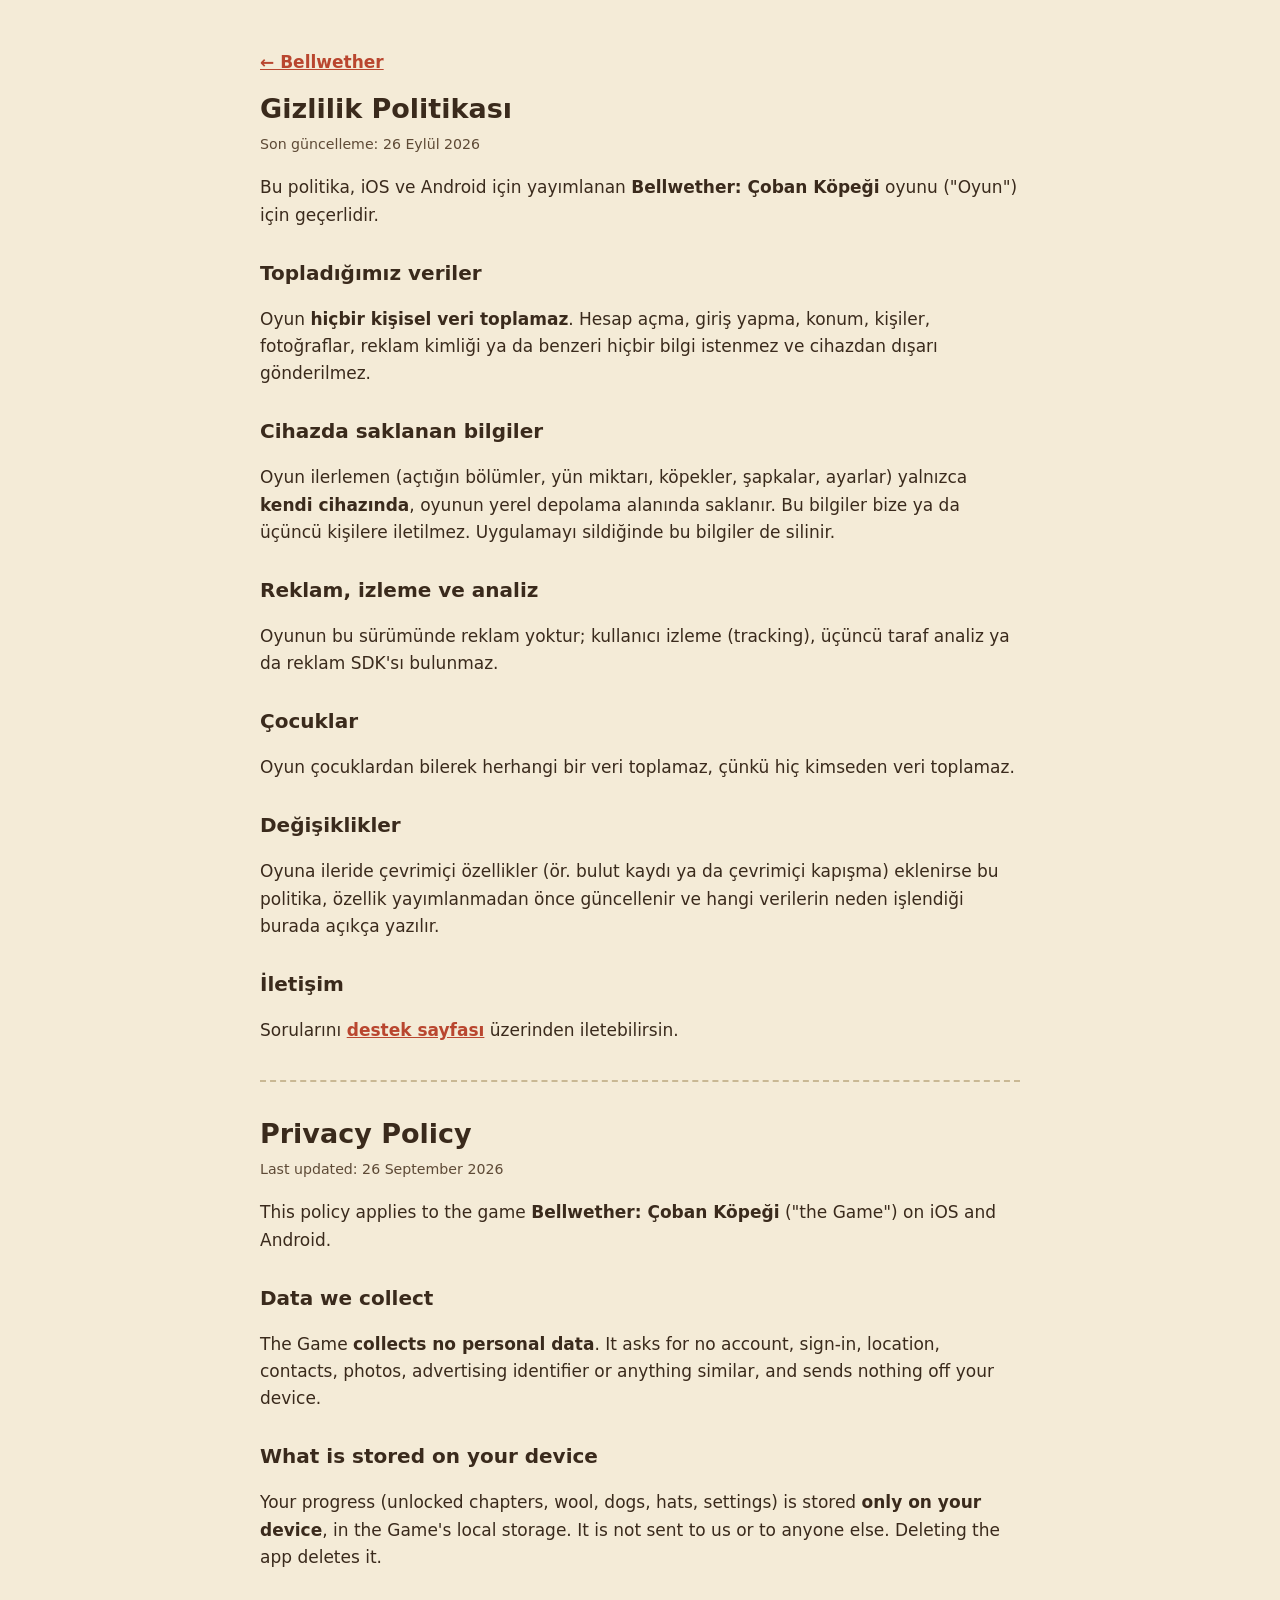
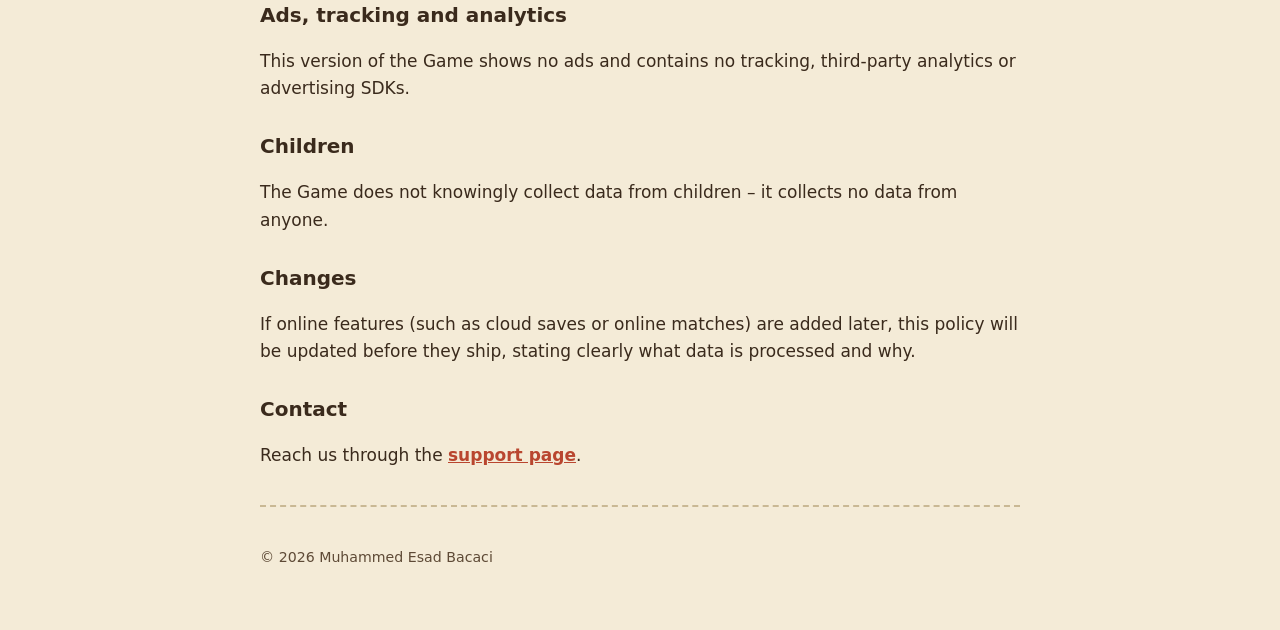
==== privacy.html @ 16deec37 "Support and privacy pages for Bellwether Co-Authored-By: Claude Opus 5.5 <noreply@anthropic.com>" ====
<!doctype html>
<html lang="tr">
<head>
<meta charset="utf-8">
<meta name="viewport" content="width=device-width, initial-scale=1">
<title>Bellwether: Çoban Köpeği – Gizlilik Politikası / Privacy Policy</title>
<link rel="icon" href="icon.png">
<style>
  :root { --paper: #f4ebd7; --ink: #3a2a1c; --ink2: #5e4a36; --red: #b9462f; }
  body { margin: 0; background: var(--paper); color: var(--ink); font: 17px/1.6 system-ui, -apple-system, "Segoe UI", sans-serif; }
  main { max-width: 760px; margin: 0 auto; padding: 32px 18px 60px; }
  h1 { font-size: 27px; line-height: 1.15; margin: 0 0 6px; }
  h2 { font-size: 20px; margin: 28px 0 6px; }
  a { color: var(--red); font-weight: 700; }
  hr { border: 0; border-top: 2px dashed #c9b894; margin: 36px 0; }
  small { color: var(--ink2); }
</style>
</head>
<body>
<main>
  <p><a href="index.html">← Bellwether</a></p>
  <h1>Gizlilik Politikası</h1>
  <small>Son güncelleme: 26 Eylül 2026</small>
  <p>Bu politika, iOS ve Android için yayımlanan <b>Bellwether: Çoban Köpeği</b> oyunu ("Oyun") için geçerlidir.</p>
  <h2>Topladığımız veriler</h2>
  <p>Oyun <b>hiçbir kişisel veri toplamaz</b>. Hesap açma, giriş yapma, konum, kişiler, fotoğraflar, reklam kimliği ya da benzeri hiçbir bilgi istenmez ve cihazdan dışarı gönderilmez.</p>
  <h2>Cihazda saklanan bilgiler</h2>
  <p>Oyun ilerlemen (açtığın bölümler, yün miktarı, köpekler, şapkalar, ayarlar) yalnızca <b>kendi cihazında</b>, oyunun yerel depolama alanında saklanır. Bu bilgiler bize ya da üçüncü kişilere iletilmez. Uygulamayı sildiğinde bu bilgiler de silinir.</p>
  <h2>Reklam, izleme ve analiz</h2>
  <p>Oyunun bu sürümünde reklam yoktur; kullanıcı izleme (tracking), üçüncü taraf analiz ya da reklam SDK'sı bulunmaz.</p>
  <h2>Çocuklar</h2>
  <p>Oyun çocuklardan bilerek herhangi bir veri toplamaz, çünkü hiç kimseden veri toplamaz.</p>
  <h2>Değişiklikler</h2>
  <p>Oyuna ileride çevrimiçi özellikler (ör. bulut kaydı ya da çevrimiçi kapışma) eklenirse bu politika, özellik yayımlanmadan önce güncellenir ve hangi verilerin neden işlendiği burada açıkça yazılır.</p>
  <h2>İletişim</h2>
  <p>Sorularını <a href="https://github.com/esadbacaci/bellwether-site/issues/new">destek sayfası</a> üzerinden iletebilirsin.</p>

  <hr>
  <section id="en">
    <h1>Privacy Policy</h1>
    <small>Last updated: 26 September 2026</small>
    <p>This policy applies to the game <b>Bellwether: Çoban Köpeği</b> ("the Game") on iOS and Android.</p>
    <h2>Data we collect</h2>
    <p>The Game <b>collects no personal data</b>. It asks for no account, sign-in, location, contacts, photos, advertising identifier or anything similar, and sends nothing off your device.</p>
    <h2>What is stored on your device</h2>
    <p>Your progress (unlocked chapters, wool, dogs, hats, settings) is stored <b>only on your device</b>, in the Game's local storage. It is not sent to us or to anyone else. Deleting the app deletes it.</p>
    <h2>Ads, tracking and analytics</h2>
    <p>This version of the Game shows no ads and contains no tracking, third-party analytics or advertising SDKs.</p>
    <h2>Children</h2>
    <p>The Game does not knowingly collect data from children – it collects no data from anyone.</p>
    <h2>Changes</h2>
    <p>If online features (such as cloud saves or online matches) are added later, this policy will be updated before they ship, stating clearly what data is processed and why.</p>
    <h2>Contact</h2>
    <p>Reach us through the <a href="https://github.com/esadbacaci/bellwether-site/issues/new">support page</a>.</p>
  </section>
  <hr>
  <small>© 2026 Muhammed Esad Bacaci</small>
</main>
</body>
</html>
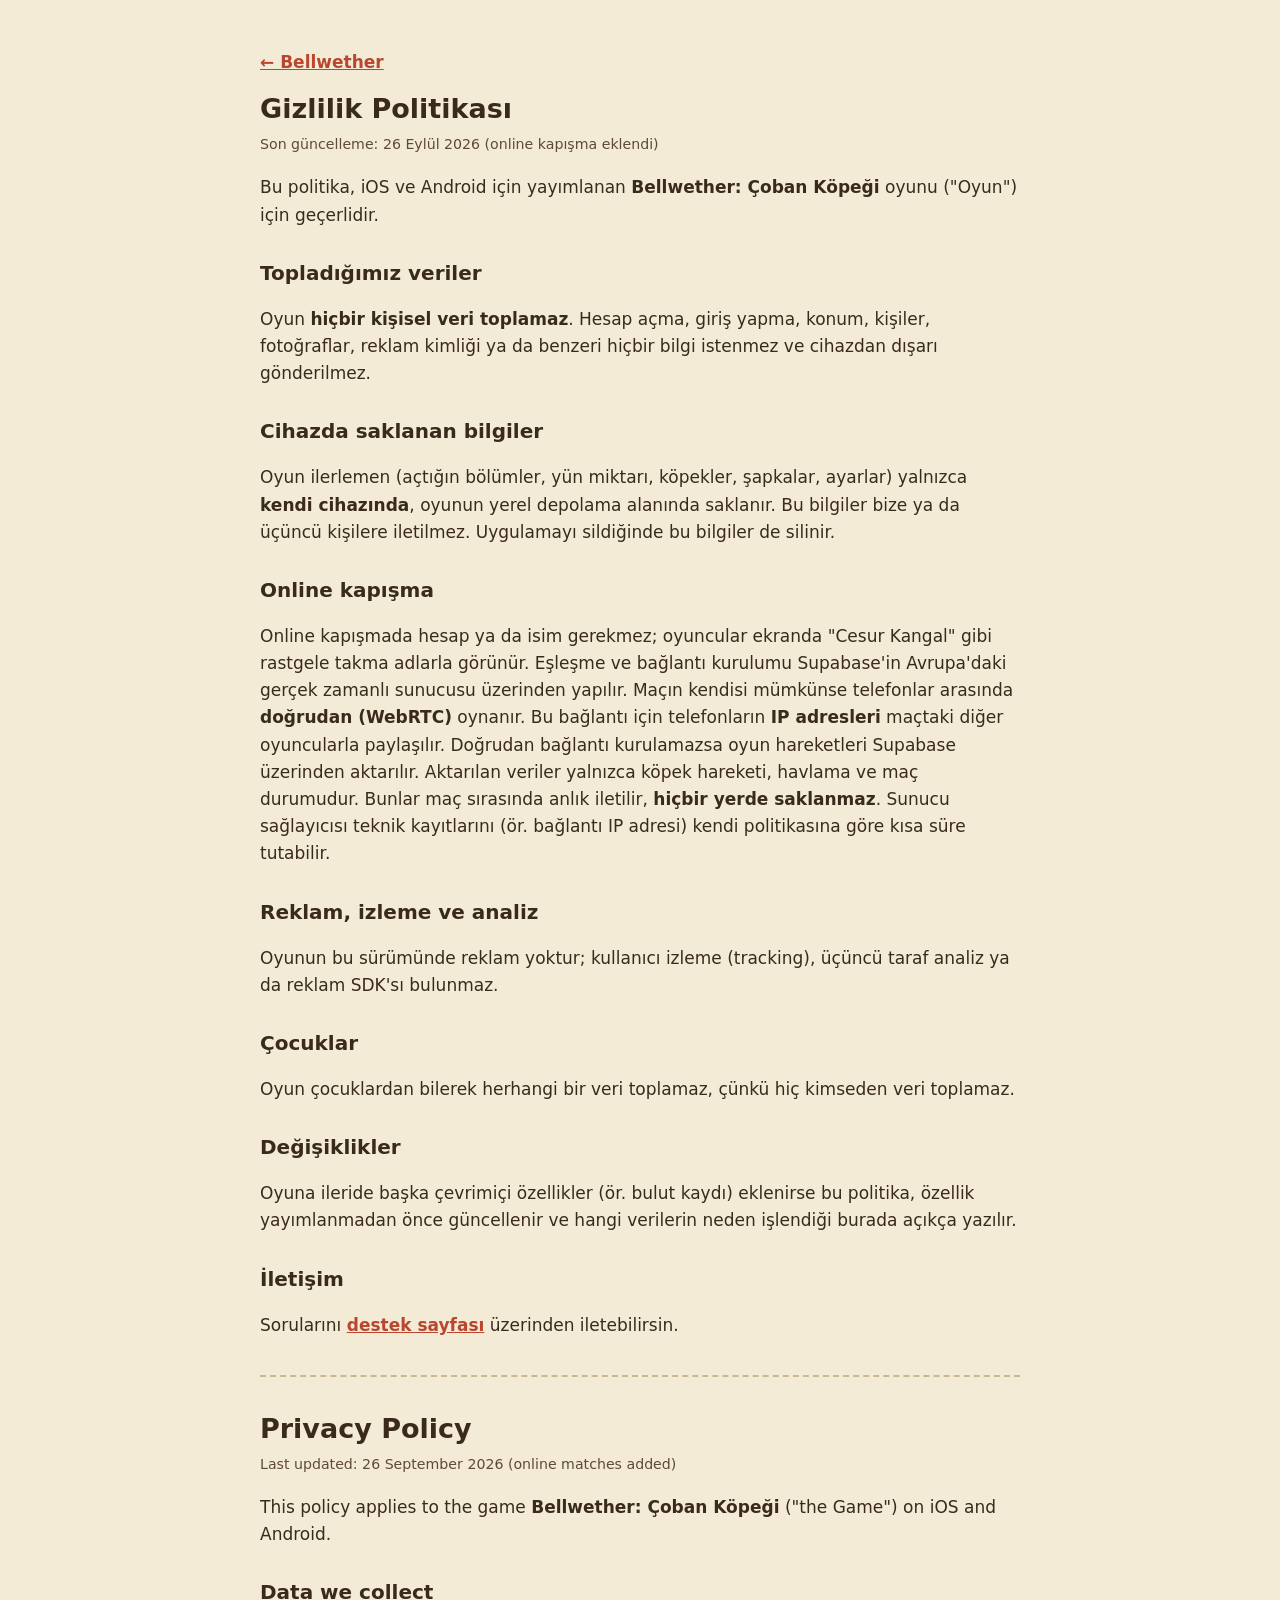
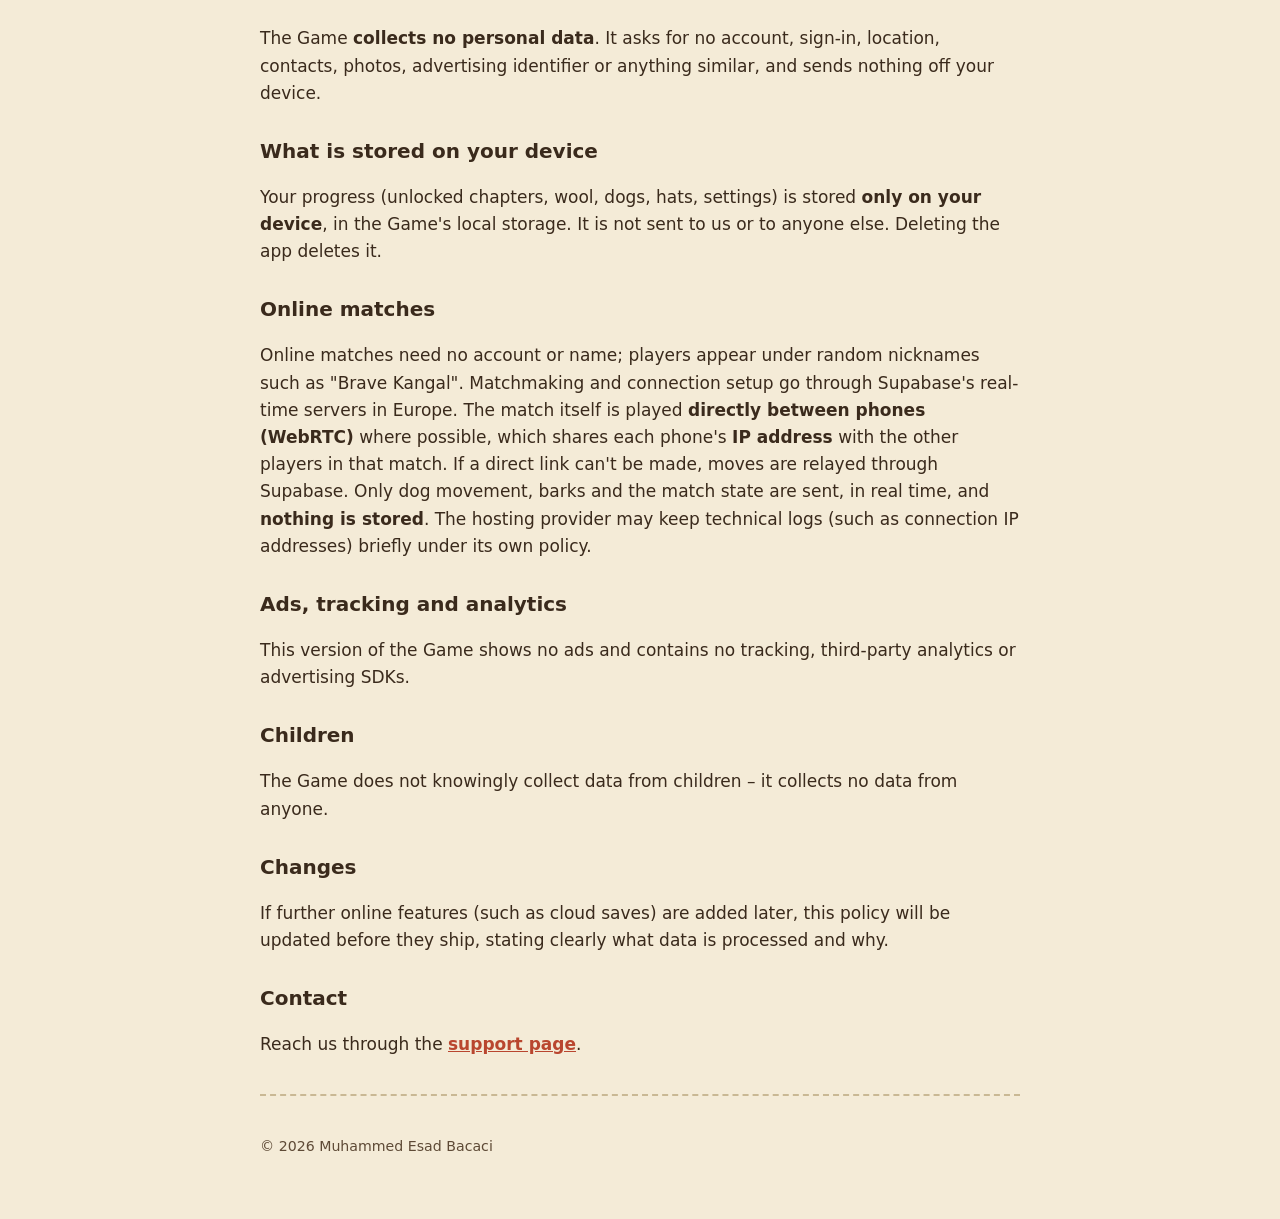
==== commit 0978f710: "Privacy policy: online matches (WebRTC, nothing stored) Co-Authored-By: Claude Opus 5.5 <noreply@ant" ====
--- a/privacy.html
+++ b/privacy.html
@@ -20,36 +20,40 @@
 <main>
   <p><a href="index.html">← Bellwether</a></p>
   <h1>Gizlilik Politikası</h1>
-  <small>Son güncelleme: 26 Eylül 2026</small>
+  <small>Son güncelleme: 26 Eylül 2026 (online kapışma eklendi)</small>
   <p>Bu politika, iOS ve Android için yayımlanan <b>Bellwether: Çoban Köpeği</b> oyunu ("Oyun") için geçerlidir.</p>
   <h2>Topladığımız veriler</h2>
   <p>Oyun <b>hiçbir kişisel veri toplamaz</b>. Hesap açma, giriş yapma, konum, kişiler, fotoğraflar, reklam kimliği ya da benzeri hiçbir bilgi istenmez ve cihazdan dışarı gönderilmez.</p>
   <h2>Cihazda saklanan bilgiler</h2>
   <p>Oyun ilerlemen (açtığın bölümler, yün miktarı, köpekler, şapkalar, ayarlar) yalnızca <b>kendi cihazında</b>, oyunun yerel depolama alanında saklanır. Bu bilgiler bize ya da üçüncü kişilere iletilmez. Uygulamayı sildiğinde bu bilgiler de silinir.</p>
+  <h2>Online kapışma</h2>
+  <p>Online kapışmada hesap ya da isim gerekmez; oyuncular ekranda "Cesur Kangal" gibi rastgele takma adlarla görünür. Eşleşme ve bağlantı kurulumu Supabase'in Avrupa'daki gerçek zamanlı sunucusu üzerinden yapılır. Maçın kendisi mümkünse telefonlar arasında <b>doğrudan (WebRTC)</b> oynanır. Bu bağlantı için telefonların <b>IP adresleri</b> maçtaki diğer oyuncularla paylaşılır. Doğrudan bağlantı kurulamazsa oyun hareketleri Supabase üzerinden aktarılır. Aktarılan veriler yalnızca köpek hareketi, havlama ve maç durumudur. Bunlar maç sırasında anlık iletilir, <b>hiçbir yerde saklanmaz</b>. Sunucu sağlayıcısı teknik kayıtlarını (ör. bağlantı IP adresi) kendi politikasına göre kısa süre tutabilir.</p>
   <h2>Reklam, izleme ve analiz</h2>
   <p>Oyunun bu sürümünde reklam yoktur; kullanıcı izleme (tracking), üçüncü taraf analiz ya da reklam SDK'sı bulunmaz.</p>
   <h2>Çocuklar</h2>
   <p>Oyun çocuklardan bilerek herhangi bir veri toplamaz, çünkü hiç kimseden veri toplamaz.</p>
   <h2>Değişiklikler</h2>
-  <p>Oyuna ileride çevrimiçi özellikler (ör. bulut kaydı ya da çevrimiçi kapışma) eklenirse bu politika, özellik yayımlanmadan önce güncellenir ve hangi verilerin neden işlendiği burada açıkça yazılır.</p>
+  <p>Oyuna ileride başka çevrimiçi özellikler (ör. bulut kaydı) eklenirse bu politika, özellik yayımlanmadan önce güncellenir ve hangi verilerin neden işlendiği burada açıkça yazılır.</p>
   <h2>İletişim</h2>
   <p>Sorularını <a href="https://github.com/esadbacaci/bellwether-site/issues/new">destek sayfası</a> üzerinden iletebilirsin.</p>
 
   <hr>
   <section id="en">
     <h1>Privacy Policy</h1>
-    <small>Last updated: 26 September 2026</small>
+    <small>Last updated: 26 September 2026 (online matches added)</small>
     <p>This policy applies to the game <b>Bellwether: Çoban Köpeği</b> ("the Game") on iOS and Android.</p>
     <h2>Data we collect</h2>
     <p>The Game <b>collects no personal data</b>. It asks for no account, sign-in, location, contacts, photos, advertising identifier or anything similar, and sends nothing off your device.</p>
     <h2>What is stored on your device</h2>
     <p>Your progress (unlocked chapters, wool, dogs, hats, settings) is stored <b>only on your device</b>, in the Game's local storage. It is not sent to us or to anyone else. Deleting the app deletes it.</p>
+    <h2>Online matches</h2>
+    <p>Online matches need no account or name; players appear under random nicknames such as "Brave Kangal". Matchmaking and connection setup go through Supabase's real-time servers in Europe. The match itself is played <b>directly between phones (WebRTC)</b> where possible, which shares each phone's <b>IP address</b> with the other players in that match. If a direct link can't be made, moves are relayed through Supabase. Only dog movement, barks and the match state are sent, in real time, and <b>nothing is stored</b>. The hosting provider may keep technical logs (such as connection IP addresses) briefly under its own policy.</p>
     <h2>Ads, tracking and analytics</h2>
     <p>This version of the Game shows no ads and contains no tracking, third-party analytics or advertising SDKs.</p>
     <h2>Children</h2>
     <p>The Game does not knowingly collect data from children – it collects no data from anyone.</p>
     <h2>Changes</h2>
-    <p>If online features (such as cloud saves or online matches) are added later, this policy will be updated before they ship, stating clearly what data is processed and why.</p>
+    <p>If further online features (such as cloud saves) are added later, this policy will be updated before they ship, stating clearly what data is processed and why.</p>
     <h2>Contact</h2>
     <p>Reach us through the <a href="https://github.com/esadbacaci/bellwether-site/issues/new">support page</a>.</p>
   </section>
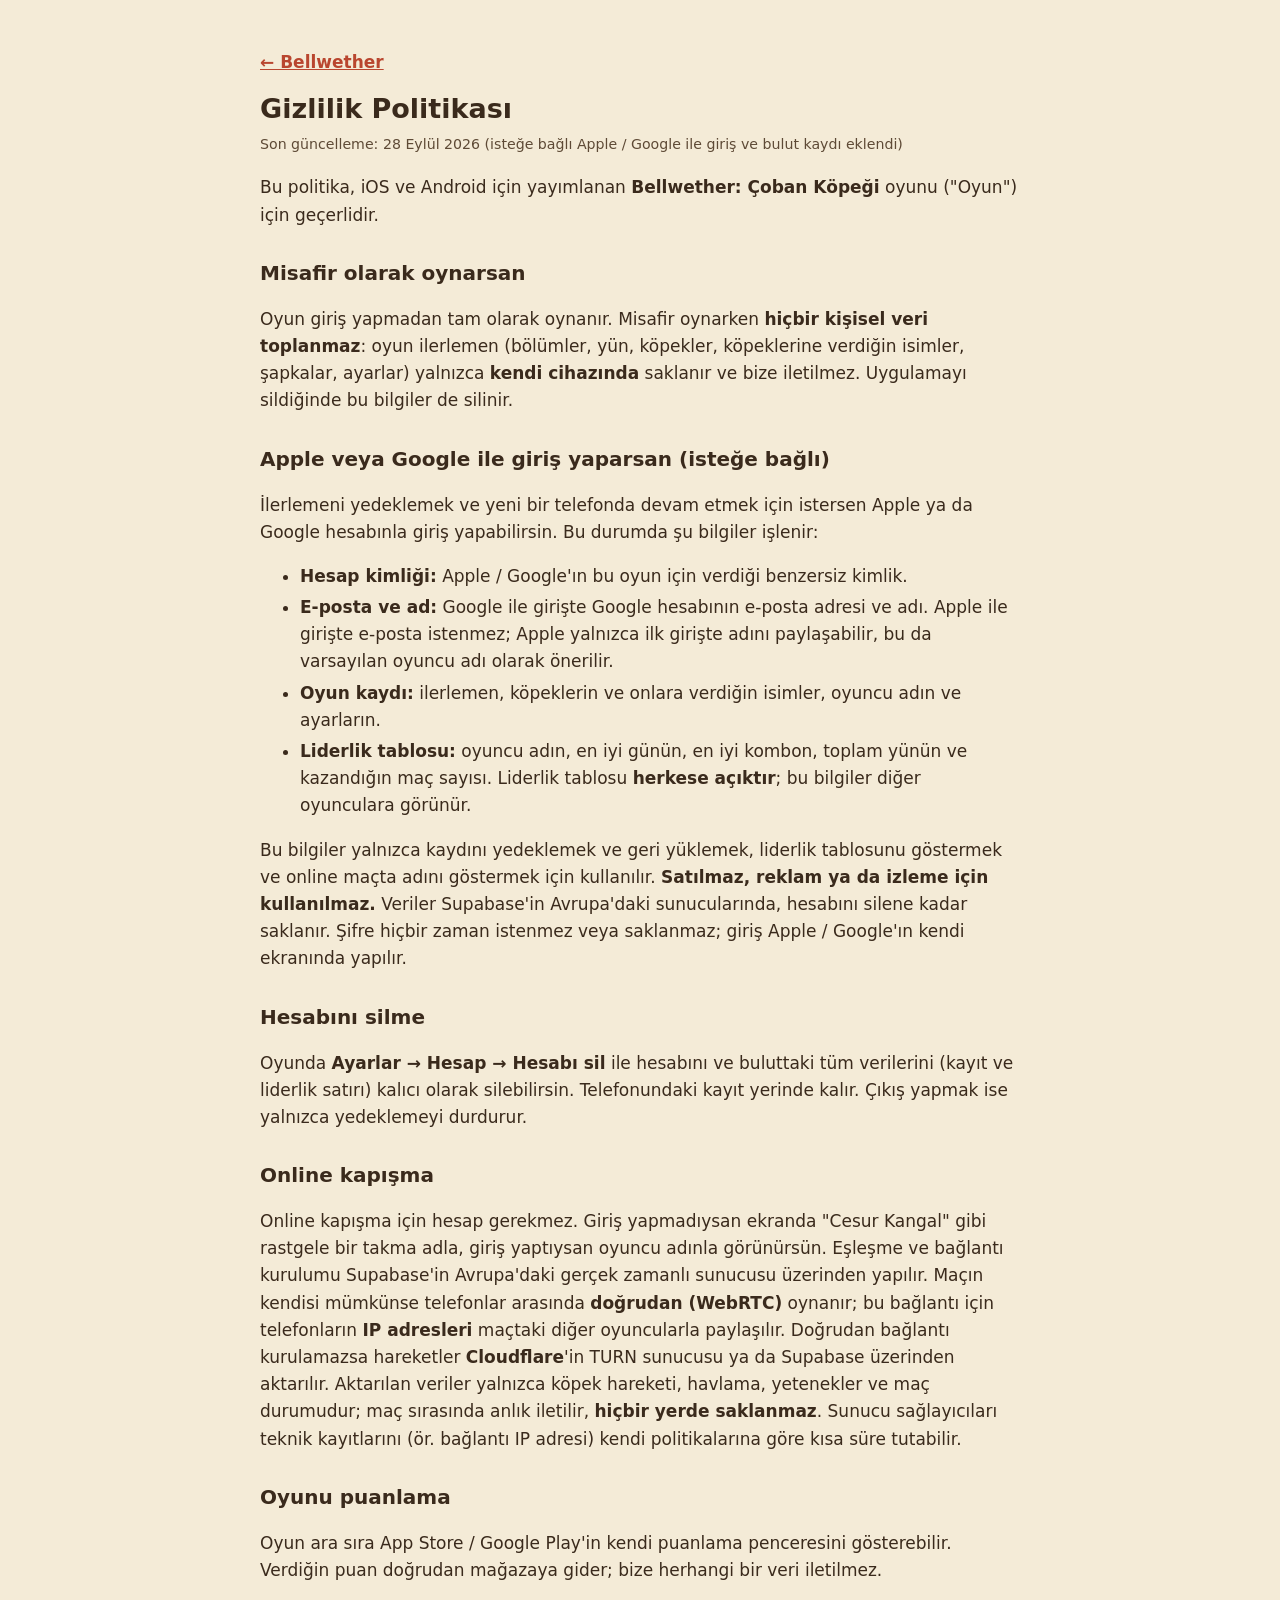
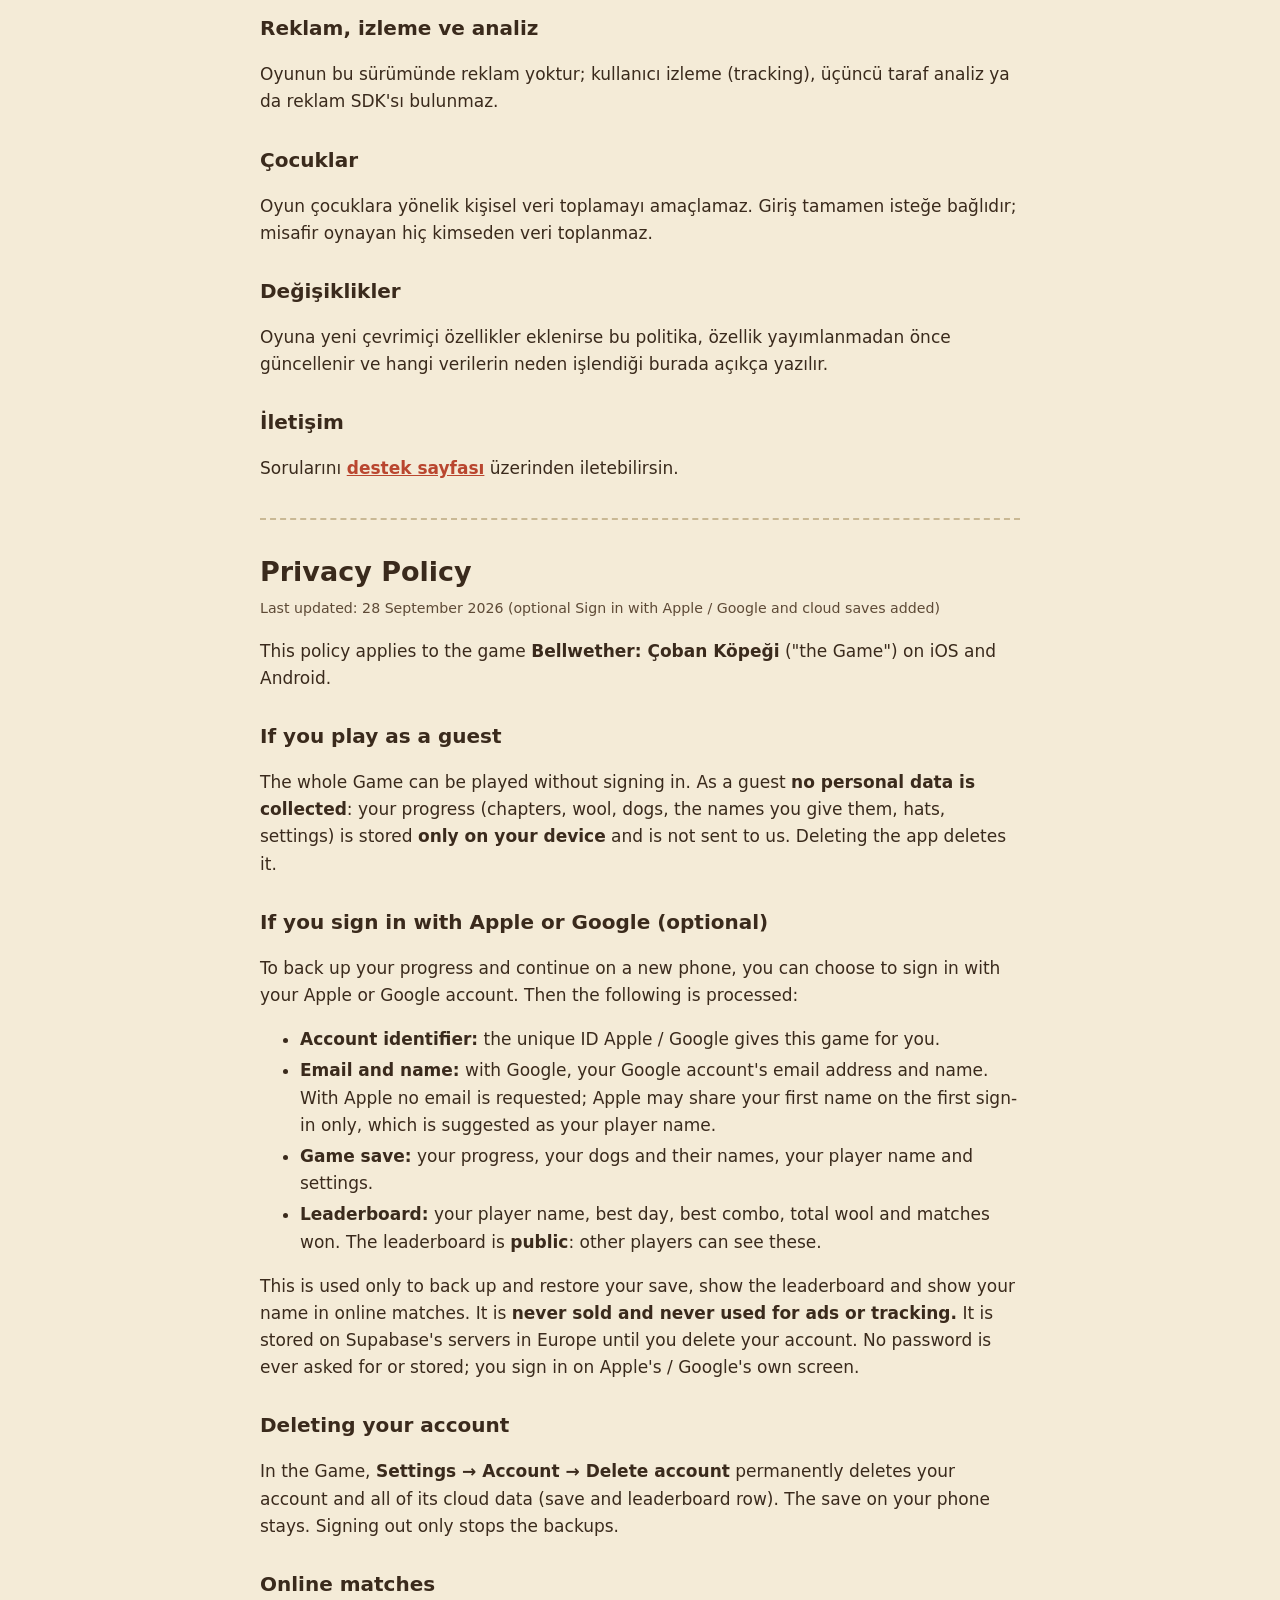
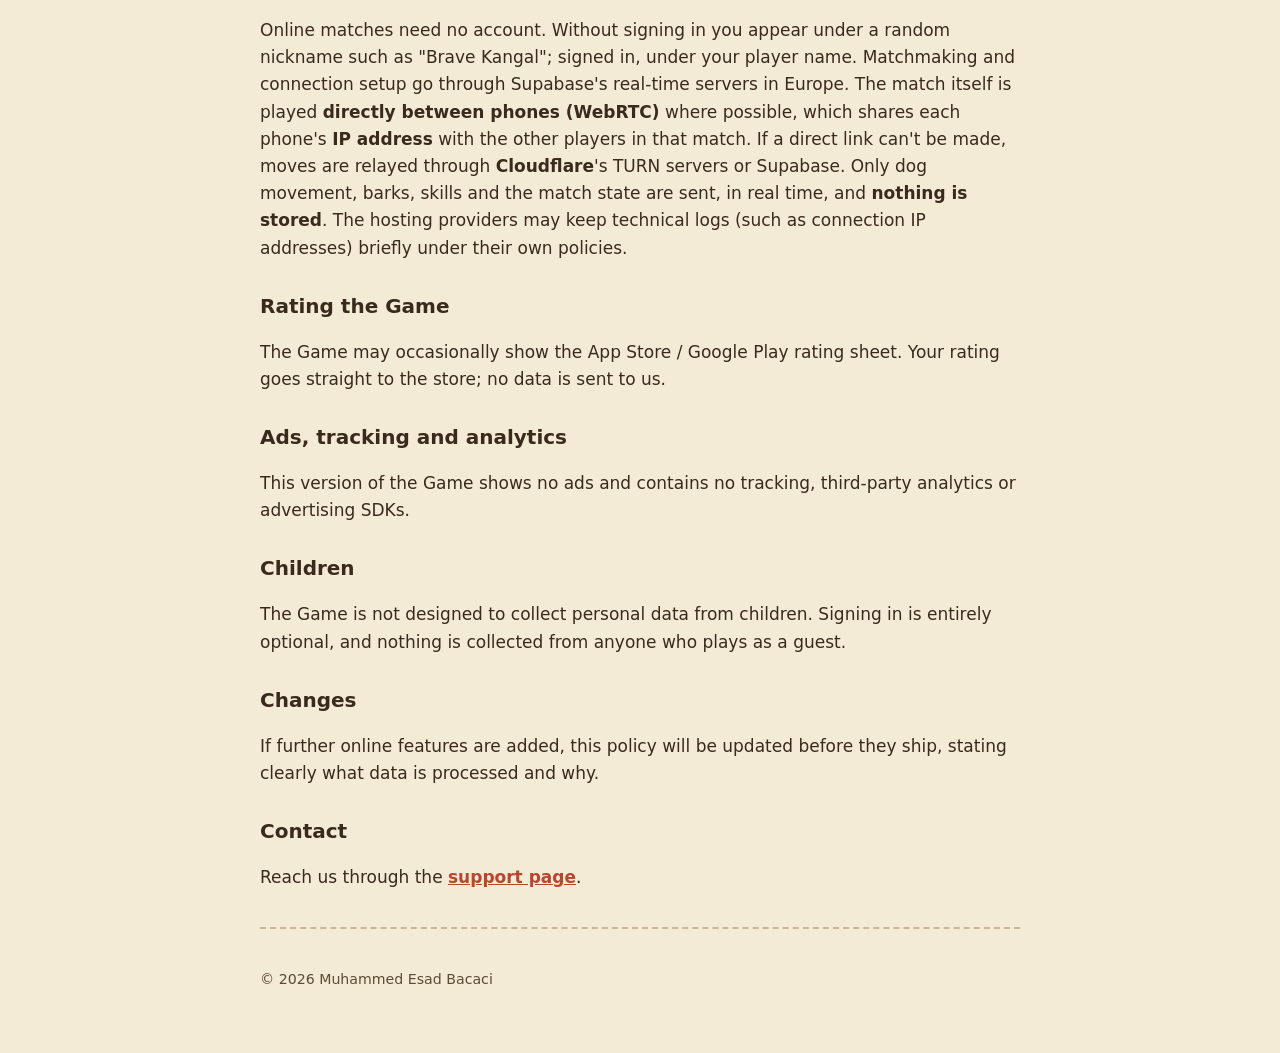
==== commit 4022f21e: "Privacy policy: optional Sign in with Apple / Google, cloud saves, account deletion, Cloudflare TURN" ====
--- a/privacy.html
+++ b/privacy.html
@@ -11,6 +11,7 @@
   main { max-width: 760px; margin: 0 auto; padding: 32px 18px 60px; }
   h1 { font-size: 27px; line-height: 1.15; margin: 0 0 6px; }
   h2 { font-size: 20px; margin: 28px 0 6px; }
+  li { margin: 4px 0; }
   a { color: var(--red); font-weight: 700; }
   hr { border: 0; border-top: 2px dashed #c9b894; margin: 36px 0; }
   small { color: var(--ink2); }
@@ -20,40 +21,62 @@
 <main>
   <p><a href="index.html">← Bellwether</a></p>
   <h1>Gizlilik Politikası</h1>
-  <small>Son güncelleme: 26 Eylül 2026 (online kapışma eklendi)</small>
+  <small>Son güncelleme: 28 Eylül 2026 (isteğe bağlı Apple / Google ile giriş ve bulut kaydı eklendi)</small>
   <p>Bu politika, iOS ve Android için yayımlanan <b>Bellwether: Çoban Köpeği</b> oyunu ("Oyun") için geçerlidir.</p>
-  <h2>Topladığımız veriler</h2>
-  <p>Oyun <b>hiçbir kişisel veri toplamaz</b>. Hesap açma, giriş yapma, konum, kişiler, fotoğraflar, reklam kimliği ya da benzeri hiçbir bilgi istenmez ve cihazdan dışarı gönderilmez.</p>
-  <h2>Cihazda saklanan bilgiler</h2>
-  <p>Oyun ilerlemen (açtığın bölümler, yün miktarı, köpekler, şapkalar, ayarlar) yalnızca <b>kendi cihazında</b>, oyunun yerel depolama alanında saklanır. Bu bilgiler bize ya da üçüncü kişilere iletilmez. Uygulamayı sildiğinde bu bilgiler de silinir.</p>
+  <h2>Misafir olarak oynarsan</h2>
+  <p>Oyun giriş yapmadan tam olarak oynanır. Misafir oynarken <b>hiçbir kişisel veri toplanmaz</b>: oyun ilerlemen (bölümler, yün, köpekler, köpeklerine verdiğin isimler, şapkalar, ayarlar) yalnızca <b>kendi cihazında</b> saklanır ve bize iletilmez. Uygulamayı sildiğinde bu bilgiler de silinir.</p>
+  <h2>Apple veya Google ile giriş yaparsan (isteğe bağlı)</h2>
+  <p>İlerlemeni yedeklemek ve yeni bir telefonda devam etmek için istersen Apple ya da Google hesabınla giriş yapabilirsin. Bu durumda şu bilgiler işlenir:</p>
+  <ul>
+    <li><b>Hesap kimliği:</b> Apple / Google'ın bu oyun için verdiği benzersiz kimlik.</li>
+    <li><b>E-posta ve ad:</b> Google ile girişte Google hesabının e-posta adresi ve adı. Apple ile girişte e-posta istenmez; Apple yalnızca ilk girişte adını paylaşabilir, bu da varsayılan oyuncu adı olarak önerilir.</li>
+    <li><b>Oyun kaydı:</b> ilerlemen, köpeklerin ve onlara verdiğin isimler, oyuncu adın ve ayarların.</li>
+    <li><b>Liderlik tablosu:</b> oyuncu adın, en iyi günün, en iyi kombon, toplam yünün ve kazandığın maç sayısı. Liderlik tablosu <b>herkese açıktır</b>; bu bilgiler diğer oyunculara görünür.</li>
+  </ul>
+  <p>Bu bilgiler yalnızca kaydını yedeklemek ve geri yüklemek, liderlik tablosunu göstermek ve online maçta adını göstermek için kullanılır. <b>Satılmaz, reklam ya da izleme için kullanılmaz.</b> Veriler Supabase'in Avrupa'daki sunucularında, hesabını silene kadar saklanır. Şifre hiçbir zaman istenmez veya saklanmaz; giriş Apple / Google'ın kendi ekranında yapılır.</p>
+  <h2>Hesabını silme</h2>
+  <p>Oyunda <b>Ayarlar → Hesap → Hesabı sil</b> ile hesabını ve buluttaki tüm verilerini (kayıt ve liderlik satırı) kalıcı olarak silebilirsin. Telefonundaki kayıt yerinde kalır. Çıkış yapmak ise yalnızca yedeklemeyi durdurur.</p>
   <h2>Online kapışma</h2>
-  <p>Online kapışmada hesap ya da isim gerekmez; oyuncular ekranda "Cesur Kangal" gibi rastgele takma adlarla görünür. Eşleşme ve bağlantı kurulumu Supabase'in Avrupa'daki gerçek zamanlı sunucusu üzerinden yapılır. Maçın kendisi mümkünse telefonlar arasında <b>doğrudan (WebRTC)</b> oynanır. Bu bağlantı için telefonların <b>IP adresleri</b> maçtaki diğer oyuncularla paylaşılır. Doğrudan bağlantı kurulamazsa oyun hareketleri Supabase üzerinden aktarılır. Aktarılan veriler yalnızca köpek hareketi, havlama ve maç durumudur. Bunlar maç sırasında anlık iletilir, <b>hiçbir yerde saklanmaz</b>. Sunucu sağlayıcısı teknik kayıtlarını (ör. bağlantı IP adresi) kendi politikasına göre kısa süre tutabilir.</p>
+  <p>Online kapışma için hesap gerekmez. Giriş yapmadıysan ekranda "Cesur Kangal" gibi rastgele bir takma adla, giriş yaptıysan oyuncu adınla görünürsün. Eşleşme ve bağlantı kurulumu Supabase'in Avrupa'daki gerçek zamanlı sunucusu üzerinden yapılır. Maçın kendisi mümkünse telefonlar arasında <b>doğrudan (WebRTC)</b> oynanır; bu bağlantı için telefonların <b>IP adresleri</b> maçtaki diğer oyuncularla paylaşılır. Doğrudan bağlantı kurulamazsa hareketler <b>Cloudflare</b>'in TURN sunucusu ya da Supabase üzerinden aktarılır. Aktarılan veriler yalnızca köpek hareketi, havlama, yetenekler ve maç durumudur; maç sırasında anlık iletilir, <b>hiçbir yerde saklanmaz</b>. Sunucu sağlayıcıları teknik kayıtlarını (ör. bağlantı IP adresi) kendi politikalarına göre kısa süre tutabilir.</p>
+  <h2>Oyunu puanlama</h2>
+  <p>Oyun ara sıra App Store / Google Play'in kendi puanlama penceresini gösterebilir. Verdiğin puan doğrudan mağazaya gider; bize herhangi bir veri iletilmez.</p>
   <h2>Reklam, izleme ve analiz</h2>
   <p>Oyunun bu sürümünde reklam yoktur; kullanıcı izleme (tracking), üçüncü taraf analiz ya da reklam SDK'sı bulunmaz.</p>
   <h2>Çocuklar</h2>
-  <p>Oyun çocuklardan bilerek herhangi bir veri toplamaz, çünkü hiç kimseden veri toplamaz.</p>
+  <p>Oyun çocuklara yönelik kişisel veri toplamayı amaçlamaz. Giriş tamamen isteğe bağlıdır; misafir oynayan hiç kimseden veri toplanmaz.</p>
   <h2>Değişiklikler</h2>
-  <p>Oyuna ileride başka çevrimiçi özellikler (ör. bulut kaydı) eklenirse bu politika, özellik yayımlanmadan önce güncellenir ve hangi verilerin neden işlendiği burada açıkça yazılır.</p>
+  <p>Oyuna yeni çevrimiçi özellikler eklenirse bu politika, özellik yayımlanmadan önce güncellenir ve hangi verilerin neden işlendiği burada açıkça yazılır.</p>
   <h2>İletişim</h2>
   <p>Sorularını <a href="https://github.com/esadbacaci/bellwether-site/issues/new">destek sayfası</a> üzerinden iletebilirsin.</p>
 
   <hr>
   <section id="en">
     <h1>Privacy Policy</h1>
-    <small>Last updated: 26 September 2026 (online matches added)</small>
+    <small>Last updated: 28 September 2026 (optional Sign in with Apple / Google and cloud saves added)</small>
     <p>This policy applies to the game <b>Bellwether: Çoban Köpeği</b> ("the Game") on iOS and Android.</p>
-    <h2>Data we collect</h2>
-    <p>The Game <b>collects no personal data</b>. It asks for no account, sign-in, location, contacts, photos, advertising identifier or anything similar, and sends nothing off your device.</p>
-    <h2>What is stored on your device</h2>
-    <p>Your progress (unlocked chapters, wool, dogs, hats, settings) is stored <b>only on your device</b>, in the Game's local storage. It is not sent to us or to anyone else. Deleting the app deletes it.</p>
+    <h2>If you play as a guest</h2>
+    <p>The whole Game can be played without signing in. As a guest <b>no personal data is collected</b>: your progress (chapters, wool, dogs, the names you give them, hats, settings) is stored <b>only on your device</b> and is not sent to us. Deleting the app deletes it.</p>
+    <h2>If you sign in with Apple or Google (optional)</h2>
+    <p>To back up your progress and continue on a new phone, you can choose to sign in with your Apple or Google account. Then the following is processed:</p>
+    <ul>
+      <li><b>Account identifier:</b> the unique ID Apple / Google gives this game for you.</li>
+      <li><b>Email and name:</b> with Google, your Google account's email address and name. With Apple no email is requested; Apple may share your first name on the first sign-in only, which is suggested as your player name.</li>
+      <li><b>Game save:</b> your progress, your dogs and their names, your player name and settings.</li>
+      <li><b>Leaderboard:</b> your player name, best day, best combo, total wool and matches won. The leaderboard is <b>public</b>: other players can see these.</li>
+    </ul>
+    <p>This is used only to back up and restore your save, show the leaderboard and show your name in online matches. It is <b>never sold and never used for ads or tracking.</b> It is stored on Supabase's servers in Europe until you delete your account. No password is ever asked for or stored; you sign in on Apple's / Google's own screen.</p>
+    <h2>Deleting your account</h2>
+    <p>In the Game, <b>Settings → Account → Delete account</b> permanently deletes your account and all of its cloud data (save and leaderboard row). The save on your phone stays. Signing out only stops the backups.</p>
     <h2>Online matches</h2>
-    <p>Online matches need no account or name; players appear under random nicknames such as "Brave Kangal". Matchmaking and connection setup go through Supabase's real-time servers in Europe. The match itself is played <b>directly between phones (WebRTC)</b> where possible, which shares each phone's <b>IP address</b> with the other players in that match. If a direct link can't be made, moves are relayed through Supabase. Only dog movement, barks and the match state are sent, in real time, and <b>nothing is stored</b>. The hosting provider may keep technical logs (such as connection IP addresses) briefly under its own policy.</p>
+    <p>Online matches need no account. Without signing in you appear under a random nickname such as "Brave Kangal"; signed in, under your player name. Matchmaking and connection setup go through Supabase's real-time servers in Europe. The match itself is played <b>directly between phones (WebRTC)</b> where possible, which shares each phone's <b>IP address</b> with the other players in that match. If a direct link can't be made, moves are relayed through <b>Cloudflare</b>'s TURN servers or Supabase. Only dog movement, barks, skills and the match state are sent, in real time, and <b>nothing is stored</b>. The hosting providers may keep technical logs (such as connection IP addresses) briefly under their own policies.</p>
+    <h2>Rating the Game</h2>
+    <p>The Game may occasionally show the App Store / Google Play rating sheet. Your rating goes straight to the store; no data is sent to us.</p>
     <h2>Ads, tracking and analytics</h2>
     <p>This version of the Game shows no ads and contains no tracking, third-party analytics or advertising SDKs.</p>
     <h2>Children</h2>
-    <p>The Game does not knowingly collect data from children – it collects no data from anyone.</p>
+    <p>The Game is not designed to collect personal data from children. Signing in is entirely optional, and nothing is collected from anyone who plays as a guest.</p>
     <h2>Changes</h2>
-    <p>If further online features (such as cloud saves) are added later, this policy will be updated before they ship, stating clearly what data is processed and why.</p>
+    <p>If further online features are added, this policy will be updated before they ship, stating clearly what data is processed and why.</p>
     <h2>Contact</h2>
     <p>Reach us through the <a href="https://github.com/esadbacaci/bellwether-site/issues/new">support page</a>.</p>
   </section>
